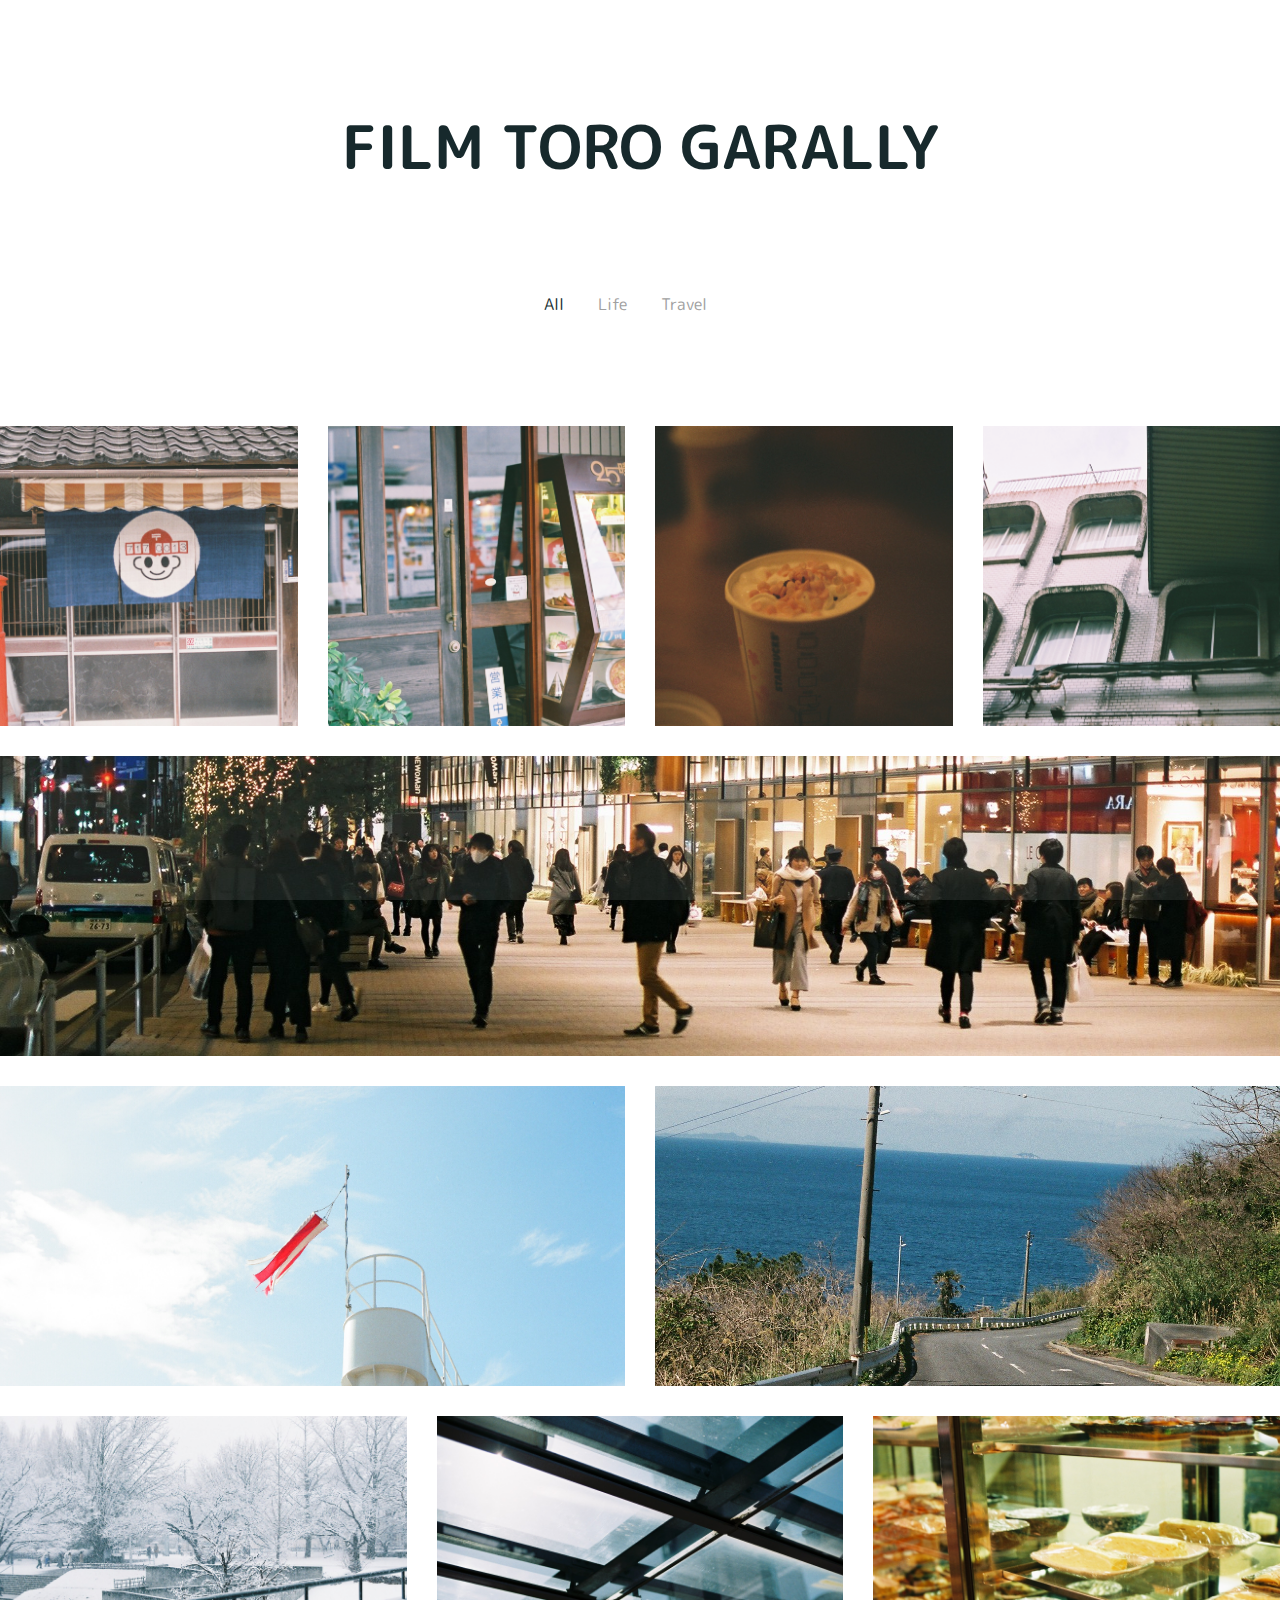
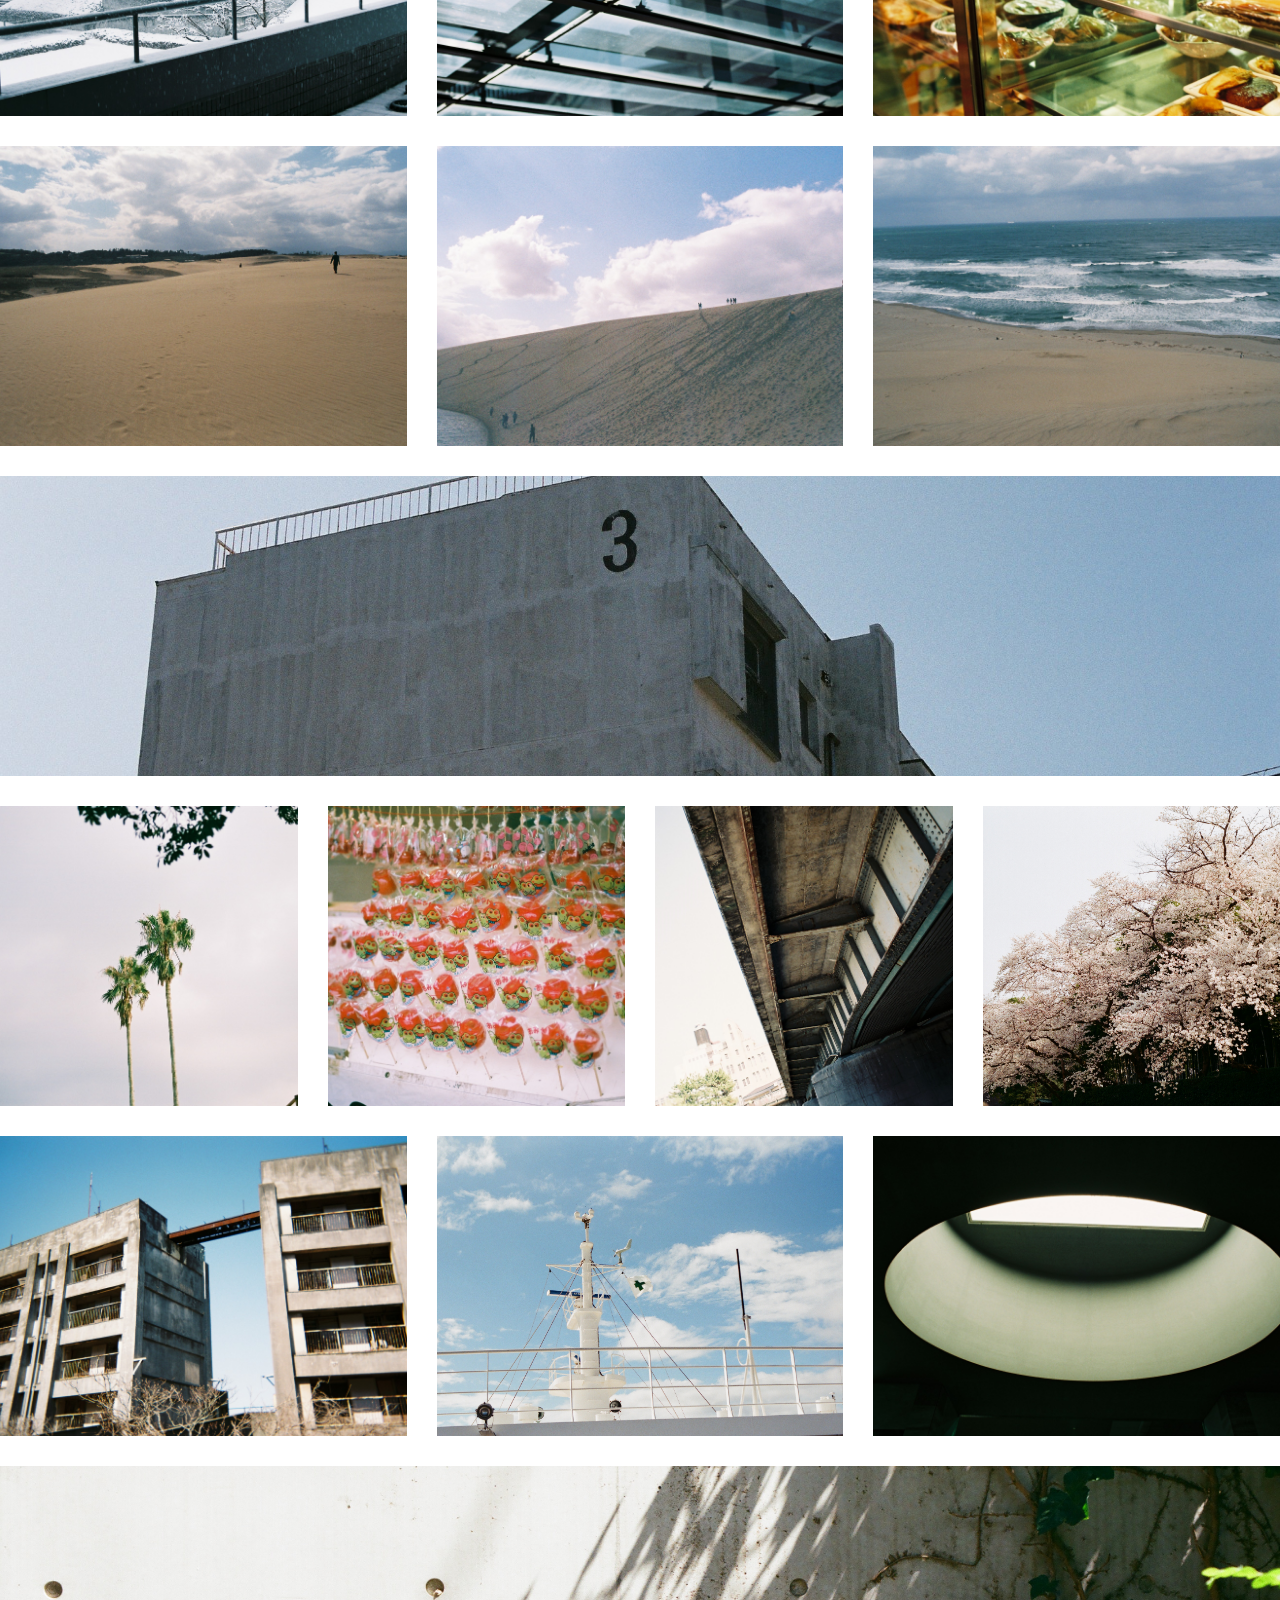
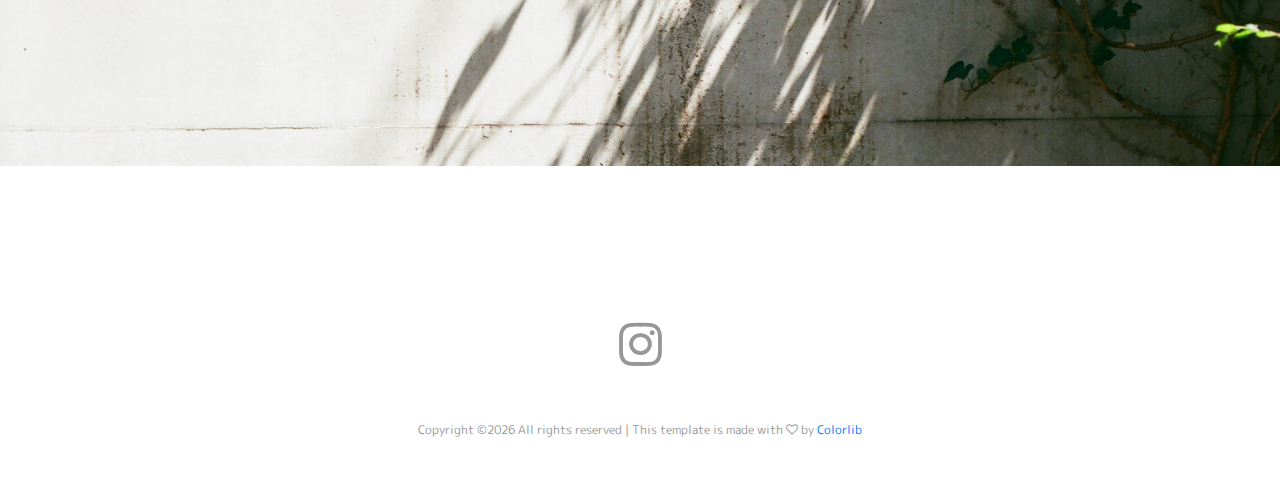
==== index.html @ 8d45c7c0 "ファイル名の変更" ====
<!DOCTYPE html>
<html lang="en">
<head>
	<title>FILM TARO GFARALLY</title>
	<meta charset="UTF-8">
	<meta name="description" content="Riddle - Portfolio Template">
	<meta name="keywords" content="portfolio, riddle, onepage, creative, html">
	<meta name="viewport" content="width=device-width, initial-scale=1.0">
	<!-- Favicon -->   
	<link href="img/favicon.ico" rel="shortcut icon"/>

	<!-- Google Fonts -->
	<link href="https://fonts.googleapis.com/css2?family=M+PLUS+Rounded+1c:wght@300&display=swap" rel="stylesheet">

	<!-- Stylesheets -->
	<link rel="stylesheet" href="css/bootstrap.min.css"/>
	<link rel="stylesheet" href="css/font-awesome.min.css"/>
	<link rel="stylesheet" href="css/magnific-popup.css"/>
	<link rel="stylesheet" href="css/style.css"/>


	<!--[if lt IE 9]>
	  <script src="https://oss.maxcdn.com/html5shiv/3.7.2/html5shiv.min.js"></script>
	  <script src="https://oss.maxcdn.com/respond/1.4.2/respond.min.js"></script>
	<![endif]-->

</head>
<body>
	<!-- Page Preloder -->
	<div id="preloder">
		<div class="loader"></div>
	</div>

	<!-- intro section start -->
	<section class="intro-section">
		<div class="container text-center">
			<div class="row">
				<div class="col-xl-10 offset-xl-1">
					<h2 class="section-title">FILM TORO GARALLY</h2>
				</div>
			</div>
		</div>
	</section>
	<!-- intro section end -->


	<!-- portfolio section start -->
	<section class="portfolio-section">
		<div class="container text-center">
			<ul class="portfolio-filter controls">
				<li class="control" data-filter="all">All</li>
				<li class="control" data-filter=".life">Life</li>
				<li class="control" data-filter=".travel">Travel</li>
			</ul>
		</div>                       
		<div class="container-fluid p-md-0 ">
			<div class="row portfolios-area">
				<div class="mix col-lg-3 col-md-4 life">
					<a href="img/portfolio/life-1.jpeg" class="portfolio-item set-bg" data-setbg="img/portfolio/life-1.jpeg">
						<div class="pi-inner">
							<h2>のれん</h2>
						</div>						
					</a>
				</div>
				<div class="mix col-lg-3 col-md-4 life">
					<a href="img/portfolio/life-2.jpeg" class="portfolio-item set-bg" data-setbg="img/portfolio/life-2.jpeg">
						<div class="pi-inner">
							<h2>地元の喫茶店</h2>
						</div>						
					</a>
				</div>
				<div class="mix col-lg-3 col-md-4 life">
					<a href="img/portfolio/life-3.jpeg" class="portfolio-item set-bg" data-setbg="img/portfolio/life-3.jpeg">
						<div class="pi-inner">
							<h2>期間限定</h2>
						</div>						
					</a>
				</div>
				<div class="mix col-lg-3 col-md-4 life">
					<a href="img/portfolio/life-4.jpeg" class="portfolio-item set-bg" data-setbg="img/portfolio/life-4.jpeg">
						<div class="pi-inner">
							<h2>ホテル</h2>
						</div>						
					</a>
				</div>
				<div class="mix col-lg-12 col-md-4 life">
					<a href="img/portfolio/life-5.jpeg" class="portfolio-item set-bg " data-setbg="img/portfolio/life-5.jpeg">
						<div class="pi-inner">
							<h2>東京</h2>
						</div>						
					</a>
				</div>
				<div class="mix col-lg-6 col-md-4 travel">
					<a href="img/portfolio/travel-1.jpeg" class="portfolio-item set-bg" data-setbg="img/portfolio/travel-1.jpeg">
						<div class="pi-inner">
							<h2>風</h2>
						</div>						
					</a>
				</div>
				<div class="mix col-lg-6 col-md-4 travel">
					<a href="img/portfolio/travel-2.jpeg" class="portfolio-item set-bg" data-setbg="img/portfolio/travel-2.jpeg">
						<div class="pi-inner">
							<h2>坂道を</h2>
						</div>						
					</a>
				</div>
				<div class="mix col-lg-4 col-md-4 life">
					<a href="img/portfolio/life-6.jpeg" class="portfolio-item set-bg" data-setbg="img/portfolio/life-6.jpeg">
						<div class="pi-inner">
							<h2>降りつもる</h2>
						</div>						
					</a>
				</div>
				<div class="mix col-lg-4 col-md-4 life">
					<a href="img/portfolio/life-7.jpeg" class="portfolio-item set-bg" data-setbg="img/portfolio/life-7.jpeg">
						<div class="pi-inner">
							<h2>光</h2>
						</div>						
					</a>
				</div>
				<div class="mix col-lg-4 col-md-4 life">
					<a href="img/portfolio/life-8.jpeg" class="portfolio-item set-bg" data-setbg="img/portfolio/life-8.jpeg">
						<div class="pi-inner">
							<h2>人情</h2>
						</div>					
					</a>
				</div>
				<div class="mix col-lg-4 col-md-4 travel">
					<a href="img/portfolio/travel-3.jpeg" class="portfolio-item set-bg" data-setbg="img/portfolio/travel-3.jpeg">
						<div class="pi-inner">
							<h2>砂丘1</h2>
						</div>						
					</a>
				</div>
				<div class="mix col-lg-4 col-md-4 travel">
					<a href="img/portfolio/travel-4.jpeg" class="portfolio-item set-bg" data-setbg="img/portfolio/travel-4.jpeg">
						<div class="pi-inner">
							<h2>砂丘2</h2>
						</div>						
					</a>
				</div>
				<div class="mix col-lg-4 col-md-4 travel">
					<a href="img/portfolio/travel-5.jpeg" class="portfolio-item set-bg" data-setbg="img/portfolio/travel-5.jpeg">
						<div class="pi-inner">
							<h2>砂丘3</h2>
						</div>						
					</a>
				</div>
				<div class="mix col-lg-12 col-md-4 travel">
					<a href="img/portfolio/travel-6.jpeg" class="portfolio-item set-bg" data-setbg="img/portfolio/travel-6.jpeg">
						<div class="pi-inner">
							<h2>団地</h2>
						</div>						
					</a>
				</div>
				<div class="mix col-lg-3 col-md-4 life">
					<a href="img/portfolio/life-9.jpeg" class="portfolio-item set-bg" data-setbg="img/portfolio/life-9.jpeg">
						<div class="pi-inner">
							<h2>2本</h2>
						</div>						
					</a>
				</div>
				<div class="mix col-lg-3 col-md-4 life">
					<a href="img/portfolio/life-10.jpeg" class="portfolio-item set-bg" data-setbg="img/portfolio/life-10.jpeg">
						<div class="pi-inner">
							<h2>屋台</h2>
						</div>						
					</a>
				</div>
				<div class="mix col-lg-3 col-md-4 life">
					<a href="img/portfolio/life-11.jpeg" class="portfolio-item set-bg" data-setbg="img/portfolio/life-11.jpeg">
						<div class="pi-inner">
							<h2>鉄</h2>
						</div>						
					</a>
				</div>
				<div class="mix col-lg-3 col-md-4 life">
					<a href="img/portfolio/life-12.jpeg" class="portfolio-item set-bg" data-setbg="img/portfolio/life-12.jpeg">
						<div class="pi-inner">
							<h2>桜</h2>
						</div>						
					</a>
				</div>
				<div class="mix col-lg-4 col-md-4 travel">
					<a href="img/portfolio/travel-7.jpeg" class="portfolio-item set-bg" data-setbg="img/portfolio/travel-7.jpeg">
						<div class="pi-inner">
							<h2>廃墟</h2>
						</div>						
					</a>
				</div>
				<div class="mix col-lg-4 col-md-4 travel">
					<a href="img/portfolio/travel-8.jpeg" class="portfolio-item set-bg" data-setbg="img/portfolio/travel-8.jpeg">
						<div class="pi-inner">
							<h2>光と風と空と</h2>
						</div>							
					</a>
				</div>
				<div class="mix col-lg-4 col-md-4 travel">
					<a href="img/portfolio/travel-9.jpeg" class="portfolio-item set-bg" data-setbg="img/portfolio/travel-9.jpeg">
						<div class="pi-inner">
							<h2>光穴</h2>
						</div>						
					</a>
				</div>
				<div class="mix col-lg-12 col-md-4 travel">
					<a href="img/portfolio/travel-10.jpeg" class="portfolio-item set-bg" data-setbg="img/portfolio/travel-10.jpeg">
						<div class="pi-inner">
							<h2>無機質</h2>
						</div>						
					</a>
				</div>
			</div>
		</div>
	</section>
	<!-- portfolio section end -->


	<!-- footer section start -->
	<section class="footer-section text-center">
		<div class="social-links">
			<a href="https://www.instagram.com/yama.dataro/"><span class="fa fa-instagram"></span></a>
		</div>
		<div class="copyright">
			<!-- Link back to Colorlib can't be removed. Template is licensed under CC BY 3.0. -->
			Copyright &copy;<script>document.write(new Date().getFullYear());</script> All rights reserved | This template is made with <i class="fa fa-heart-o" aria-hidden="true"></i> by <a href="https://colorlib.com" target="_blank">Colorlib</a>
			<!-- Link back to Colorlib can't be removed. Template is licensed under CC BY 3.0. -->
		</div>
	</section>
	<!-- footer section end -->



	<!--====== Javascripts & Jquery ======-->
	<script src="js/jquery-2.1.4.min.js"></script>
	<script src="js/bootstrap.min.js"></script>
	<script src="js/mixitup.min.js"></script>
	<script src="js/magnific-popup.min.js"></script>
	<script src="js/main.js"></script>
</body>
</html>
---- css/style.css ----
/* =================================
------------------------------------
  Riddle - Portfolio
  Version: 1.0
 ------------------------------------ 
 ====================================*/

/*----------------------------------------*/
/* Template default CSS
/*----------------------------------------*/

html,
body {
  height: 100%;
  font-family: 'M PLUS Rounded 1c', sans-serif;
}

h1,
h2,
h3,
h4,
h5,
h6 {
  color: #001418;
  margin: 0;
  font-weight: 600;
  font-family: 'M PLUS Rounded 1c', sans-serif;
}

p {
  font-size: 18px;
  color: #979797;
  line-height: 1.8;
}

img {
  max-width: 100%;
}

input:focus,
select:focus,
button:focus,
textarea:focus {
  outline: none;
}

a:hover,
a:focus {
  text-decoration: none;
  outline: none;
}

ul,
ol {
  padding: 0;
  margin: 0;
}

/*------------------------
  Helper css
--------------------------*/
.body-pad {
  padding: 0 40px;
}

.spad {
  padding: 100px 0;
}

.pt100 {
  padding-top: 100px;
}

.set-bg {
  background-repeat: no-repeat;
  background-size: cover;
}

.section-title {
  font-size: 60px;
}

.section-title span {
  color: #979797;
}

/*------------------------
  Common Elements
--------------------------*/
.element {
  margin-bottom: 100px;
}

.element:last-child {
  margin-bottom: 0;
}

/*=== Preloder ===*/
#preloder {
  position: fixed;
  width: 100%;
  height: 100%;
  top: 0;
  left: 0;
  z-index: 999999;
  background: #fff;
}

.loader {
  width: 30px;
  height: 30px;
  border: 3px solid #000;
  position: absolute;
  top: 50%;
  left: 50%;
  margin-top: -13px;
  margin-left: -13px;
  border-radius: 60px;
  border-left-color: transparent;
  animation: loader 0.8s linear infinite;
  -webkit-animation: loader 0.8s linear infinite;
}

@keyframes loader {
  0% {
    -webkit-transform: rotate(0deg);
            transform: rotate(0deg);
  }
  50% {
    -webkit-transform: rotate(180deg);
            transform: rotate(180deg);
  }
  100% {
    -webkit-transform: rotate(360deg);
            transform: rotate(360deg);
  }
}

@-webkit-keyframes loader {
  0% {
    -webkit-transform: rotate(0deg);
  }
  50% {
    -webkit-transform: rotate(180deg);
  }
  100% {
    -webkit-transform: rotate(360deg);
  }
}

/*=== Buttons ===*/
.site-btn {
  display: inline-block;
  font-size: 14px;
  min-width: 140px;
  text-align: center;
  padding: 15px 10px;
  position: relative;
  color: #fff;
  border: none;
  background-color: #000;
  margin-right: 15px;
  z-index: 1;
}

.site-btn.btn-fade {
  background-color: #979797;
}

.site-btn.btn-line {
  background: none;
  border: 2px solid #000;
  color: #000;
  padding: 13px 10px;
}

.site-btn.btn-line:hover {
  color: #000;
}

.site-btn.btn-line-fade {
  background: none;
  border: 2px solid #979797;
  color: #979797;
  padding: 13px 10px;
}

.site-btn.btn-line-fade:hover {
  color: #979797;
}

.site-btn:hover {
  color: #fff;
}

/*===  Accordion  ===*/
.accordion-area .panel {
  margin-bottom: 30px;
}

.accordion-area .panel-header {
  background: #000;
  color: #fff;
  display: block;
  padding: 12px 50px;
  padding-left: 30px;
  font-size: 14px;
  font-weight: 600;
  position: relative;
  border: 2px solid #000;
  -webkit-transition: all 0.4s ease-out 0s;
  -o-transition: all 0.4s ease-out 0s;
  transition: all 0.4s ease-out 0s;
}

.accordion-area .panel-header.active {
  background: transparent;
  color: #000;
}

.accordion-area .panel-header.active .panel-link:after {
  content: "-";
  color: #000;
}

.accordion-area .panel-header.active .panel-link.collapsed:after {
  content: "+";
}

.accordion-area .panel-link {
  position: absolute;
  right: 0;
  top: 0;
  height: 100%;
  width: 50px;
  border: none;
  cursor: pointer;
  background: transparent;
}

.accordion-area .panel-body p {
  font-size: 14px;
  margin-bottom: 0;
  padding-top: 25px;
}

.accordion-area .panel-body {
  padding: 0 5px;
}

.accordion-area .panel-link:after {
  content: "+";
  position: absolute;
  left: 50%;
  font-size: 16px;
  font-weight: 700;
  top: 50%;
  color: #fff;
  line-height: 16px;
  margin-top: -8px;
  margin-left: -4px;
}

/*===  Tab  ===*/
.tab-element .nav-tabs {
  border-bottom: none;
  margin-bottom: 35px;
}

.tab-element .nav-tabs .nav-link {
  border: 2px solid #000;
  background: #000;
  border-radius: 0;
  margin-right: 10px;
  font-size: 14px;
  font-weight: 500;
  color: #222;
  padding: 15px 40px;
  min-width: 118px;
  font-size: 16px;
  color: #fff;
  margin-bottom: 10px;
}

.tab-element .nav-tabs .nav-item:last-child .nav-link {
  margin-right: 0;
}

.tab-element .nav-tabs .nav-link.active {
  background: transparent;
  color: #000;
}

.tab-element .tab-pane h4 {
  font-size: 18px;
  margin: 25px 0 20px;
}

.tab-element .tab-pane p {
  font-size: 14px;
}

.circle-progress {
  text-align: center;
  position: relative;
}

.circle-progress canvas {
  -webkit-transform: rotate(90deg);
  -ms-transform: rotate(90deg);
  transform: rotate(90deg);
}

.circle-progress .progress-info {
  position: absolute;
  width: 100%;
  top: 30%;
}

.circle-progress .progress-info h2 {
  font-size: 36px;
}

.circle-progress .progress-info p {
  color: #979797;
  font-size: 16px;
  line-height: normal;
}

/*===  Icon Box  ===*/
.icon-box {
  display: -webkit-box;
  display: -ms-flexbox;
  display: flex;
}

.icon-box .icon h2 {
  font-size: 60px;
}

.icon-box .icon-box-content {
  padding-left: 25px;
  padding-top: 10px;
}

.icon-box .icon-box-content h3 {
  font-size: 24px;
  margin-bottom: 25px;
}


/*------------------------
    Intro Section
--------------------------*/
.intro-section {
  padding: 110px 0;
}

/*------------------------
    Portfolio Section
--------------------------*/
.portfolio-section {
  overflow: hidden;
}

.portfolio-filter {
  list-style: none;
  padding-bottom: 100px;
}

.portfolio-filter li {
  font-size: 16px;
  display: inline-block;
  margin-right: 30px;
  padding-bottom: 10px;
  color: #979797;
  cursor: pointer;
}

.portfolio-filter li.mixitup-control-active {
  color: #001418;
}

.portfolios-area .gallery-block {
  padding: 0;
}

.gallery-block {
  position: relative;
}

.portfolio-item {
  display: block;
  width: 100%;
  height: 300px;
  background-position: center center;
  position: relative;
  margin-bottom: 30px;
}

.portfolio-item .pi-inner {
  position: absolute;
  width: 100%;
  height: 100%;
  left: 0;
  top: 0;
  background: transparent;
  -webkit-transition: all 0.4s ease 0s;
  -o-transition: all 0.4s ease 0s;
  transition: all 0.4s ease 0s;
}

.portfolio-item .pi-inner h2 {
  opacity: 0;
  font-size: 15px;
  font-weight: 200;
  position: absolute;
  left: 30px;
  bottom: 20px;
  color: #fff;
  letter-spacing: 10px;
  -webkit-transition: all 0.3s ease 0s;
  -o-transition: all 0.3s ease 0s;
  transition: all 0.3s ease 0s;
}

.portfolio-item:hover .pi-inner {
  background: rgba(0, 20, 24, 0.8);
}

.portfolio-item:hover .pi-inner h2 {
  opacity: 1;
  letter-spacing: 0;
}

.portfolio-meta {
  padding-bottom: 45px;
}

.portfolio-meta h2 {
  font-size: 24px;
}

.portfolio-meta p {
  font-size: 14px;
  color: #a6a6a6;
  margin-bottom: 0;
}

.portfolio-intro {
  display: block;
}

.img-popup-warp .mfp-content {
  opacity: 0;
  -webkit-transform: scale(0.8);
  -ms-transform: scale(0.8);
  transform: scale(0.8);
  -webkit-transition: all 0.4s;
  -o-transition: all 0.4s;
  transition: all 0.4s;
}

.img-popup-warp.mfp-ready .mfp-content {
  opacity: 1;
  -webkit-transform: scale(1);
  -ms-transform: scale(1);
  transform: scale(1);
}

/*------------------------
    Footer Section
--------------------------*/
.footer-section {
  padding: 50px 0;
}

.footer-section .copyright {
  font-size: 12px;
  color: #979797;
}

.social-links {
  margin-top: 60px;
  margin-bottom: 40px;
}

.social-links a {
  color: #979797;
  font-size: 50px;
  margin-right: 30px;
}

.social-links a:last-child {
  margin-right: 0;
}

/*------------------------
    About Page
--------------------------*/
.pic-frame {
  position: relative;
  padding-left: 25px;
  padding-bottom: 25px;
  display: inline-block;
}

.pic-frame:after {
  position: absolute;
  content: "";
  width: calc(100% - 25px);
  height: calc(100% - 25px);
  bottom: 0;
  left: 0;
  border: 2px solid #000;
  z-index: 1;
}

.milestone {
  margin-top: 15px;
}

.milestone h2 {
  font-size: 60px;
}

.milestone h2 span {
  font-size: 18px;
  color: #979797;
}

/*------------------------
    Blog Page
--------------------------*/
.blog-item {
  margin-bottom: 70px;
}

.blog-item .read-more {
  color: #000;
  position: relative;
  display: inline-block;
  padding-bottom: 5px;
  line-height: 18px;
  font-size: 18px;
}

.blog-item .read-more:after {
  position: absolute;
  content: '';
  width: 100%;
  height: 2px;
  bottom: 0;
  left: 0;
  background: #000;
}

.thumb {
  margin-bottom: 30px;
}

.blog-content h2 {
  font-size: 24px;
  margin-bottom: 15px;
}

.blog-content .blog-meta {
  font-size: 13px;
  color: #979797;
  margin-bottom: 30px;
}

.blog-content p {
  margin-bottom: 30px;
}

/*------------------------
    Contact Page
--------------------------*/
.contect-tect {
  text-align: center;
  margin-bottom: 70px;
}

.contect-tect h2 {
  font-size: 24px;
  margin-bottom: 30px;
}

.contect-tect p {
  font-size: 17px;
}

.contact-form {
  display: block;
  width: 100%;
}

.contact-form input {
  padding-left: 25px;
  height: 60px;
  width: 100%;
  border: none;
  border-bottom: 2px solid #000;
  margin-bottom: 30px;
  font-size: 12px;
}

.contact-form textarea {
  padding-left: 25px;
  height: 200px;
  width: 100%;
  border: none;
  border-bottom: 2px solid #000;
  margin-bottom: 30px;
  font-size: 12px;
}

.contact-form ::-webkit-input-placeholder {
  font-style: italic;
}

.contact-form :-ms-input-placeholder {
  font-style: italic;
}

.contact-form ::-ms-input-placeholder {
  font-style: italic;
}

.contact-form ::placeholder {
  font-style: italic;
}

/* ===========================
  Responsive
==============================*/
@media only screen and (max-width: 1448px) {
  .home-2.container {
    width: auto;
  }
}

/* Medium screen : 992px. */
@media only screen and (min-width: 992px) and (max-width: 1199px) {
  .portfolio-item {
    height: 450px;
  }
}

/* Tablet :768px. */
@media only screen and (min-width: 768px) and (max-width: 991px) {
  .body-pad {
    padding: 0 30px;
  }
  .portfolio-item {
    height: 350px;
  }
}

/* Large Mobile :480px. */
@media only screen and (max-width: 767px) {
  .body-pad {
    padding: 0 15px;
  }
  .main-menu {
    position: absolute;
    background: #efefef;
    width: 100%;
    z-index: 999;
    left: 0;
    top: 30px;
    padding-top: 15px;
    display: none;
  }
  .main-menu ul li a {
    padding: 10px 15px;
    border-bottom: 1px solid #ddd;
    display: block;
  }
  .main-menu ul li {
    display: block;
  }
  .main-menu ul li:last-child a {
    border-bottom: none;
  }
  .home-2 {
    text-align: left;
  }
  .home-2 .main-menu {
    top: 99px;
  }
  .nav-switch {
    position: absolute;
    right: 25px;
    font-size: 30px;
    color: #333;
    top: 35px;
    display: block;
  }
  .header-btn {
    display: none;
  }
  .section-title {
    font-size: 45px;
  }
  .portfolio-filter {
    text-align: center;
  }
}

/* small Mobile :320px. */
@media only screen and (max-width: 479px) {
  .section-title {
    font-size: 30px;
  }
}
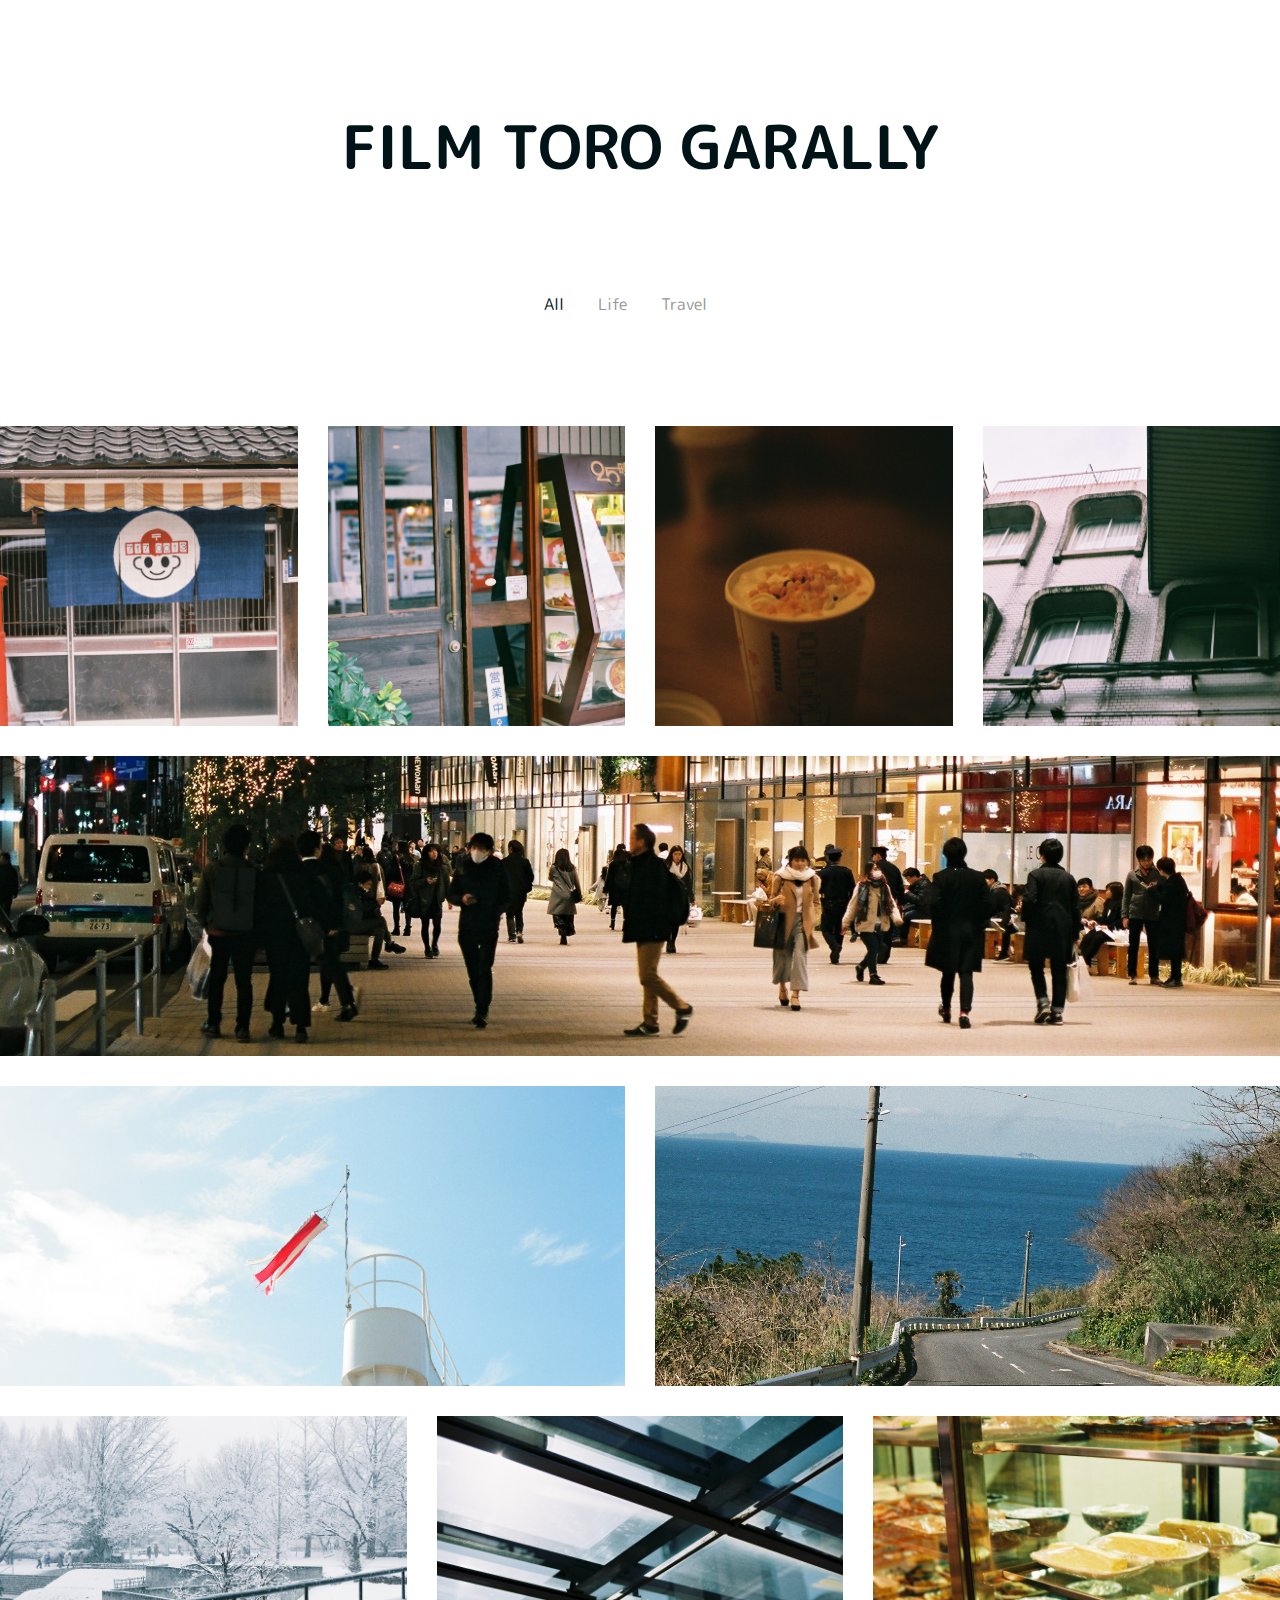
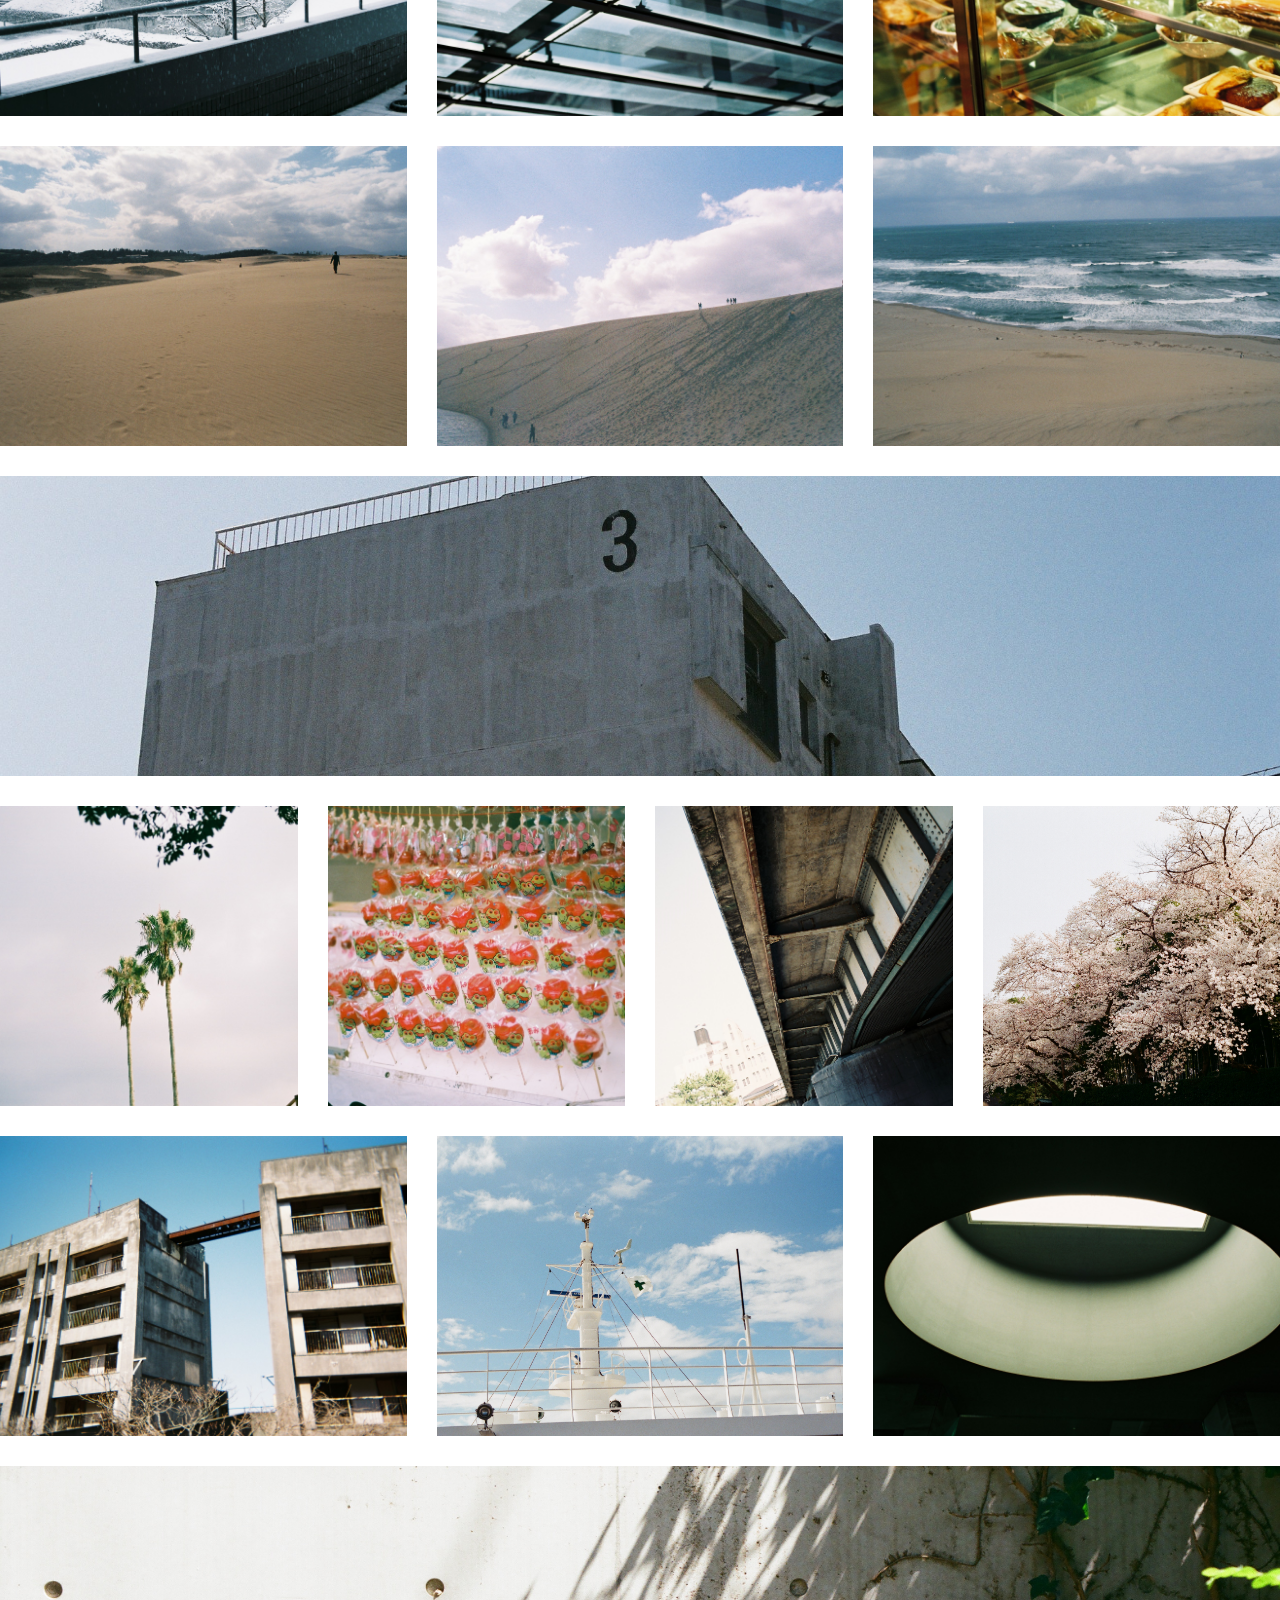
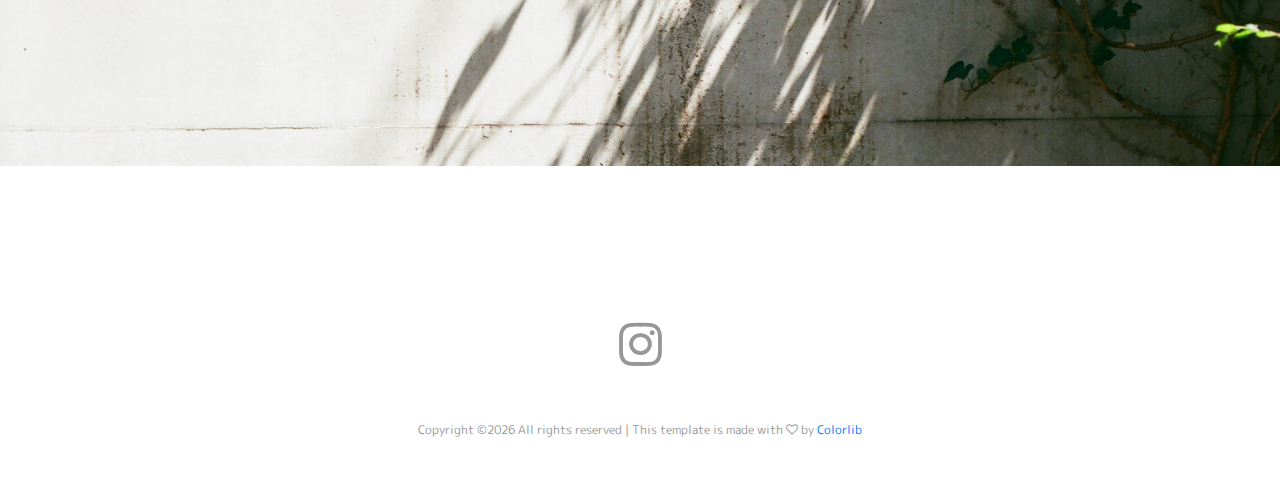
==== commit c7fc6cd3: "誤字の修正" ====
--- a/index.html
+++ b/index.html
@@ -1,7 +1,7 @@
 <!DOCTYPE html>
 <html lang="en">
 <head>
-	<title>FILM TARO GFARALLY</title>
+	<title>FILM TARO GARALLY</title>
 	<meta charset="UTF-8">
 	<meta name="description" content="Riddle - Portfolio Template">
 	<meta name="keywords" content="portfolio, riddle, onepage, creative, html">
